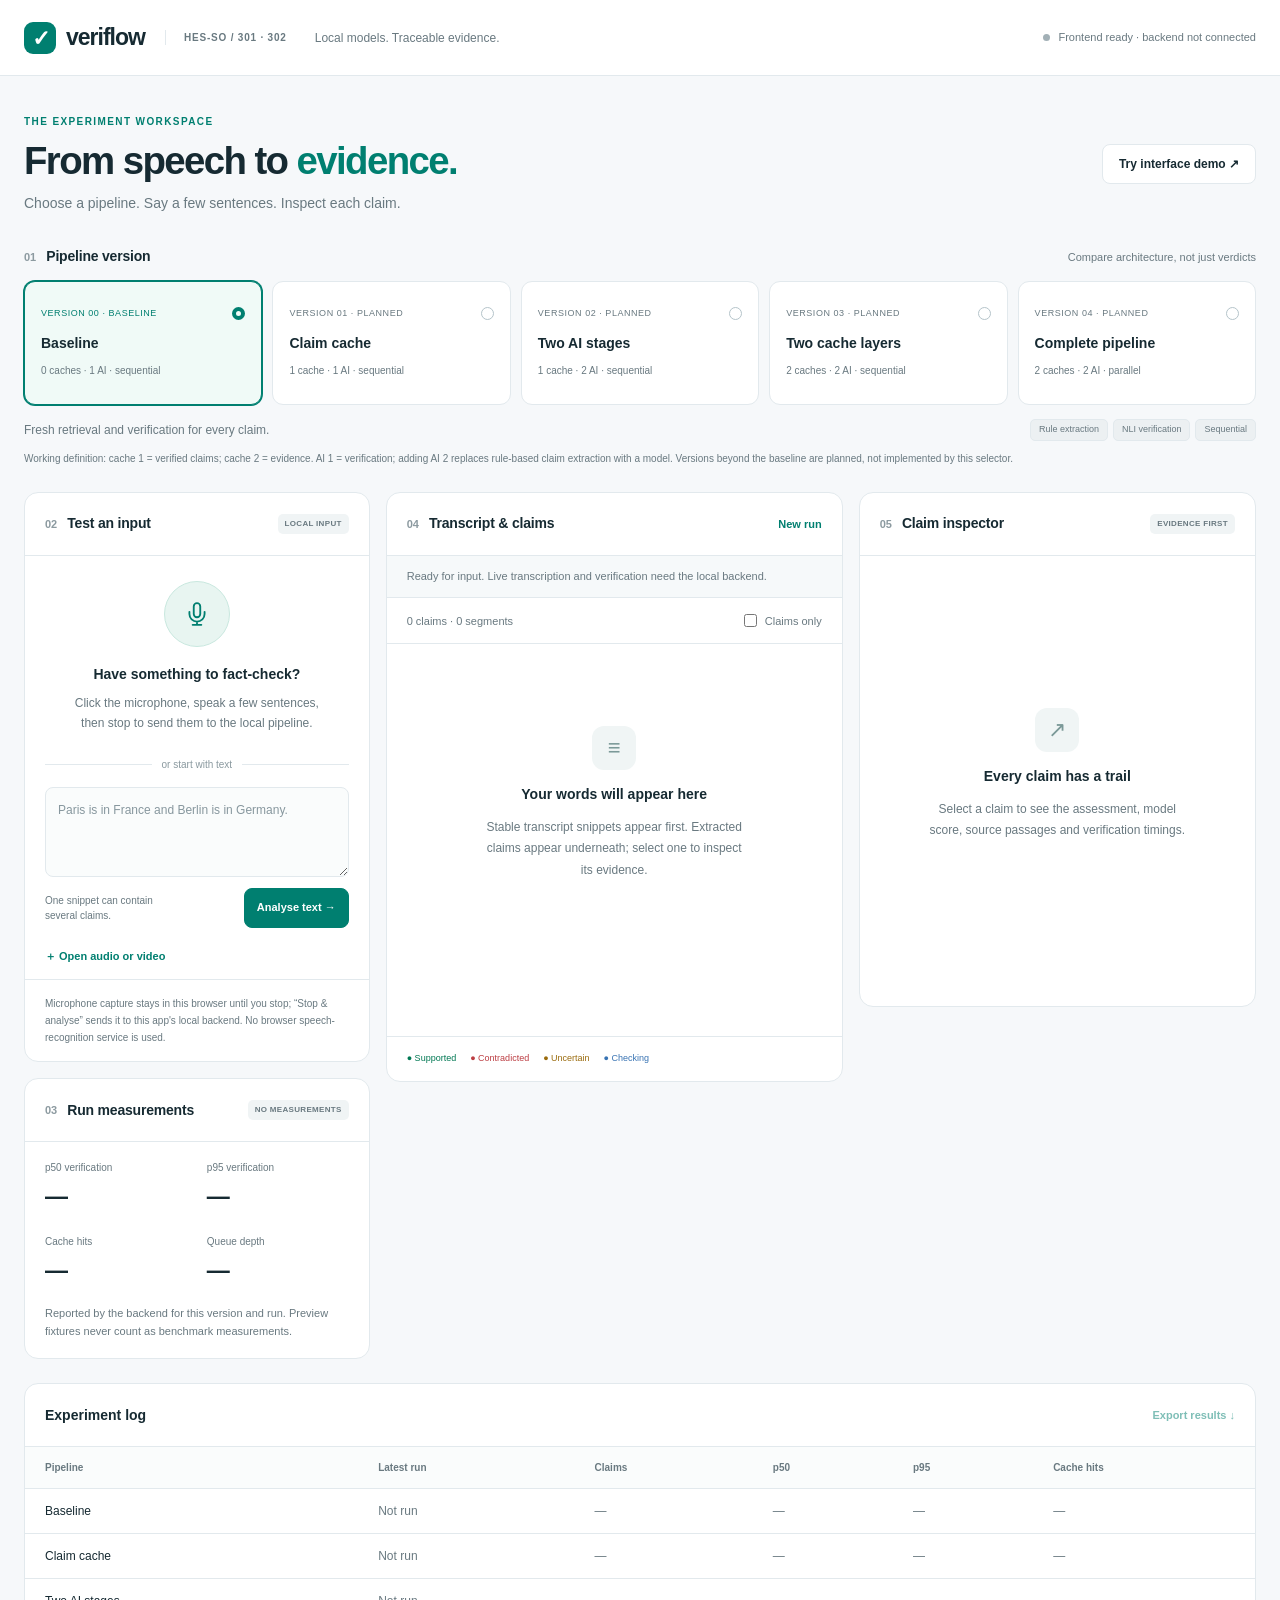
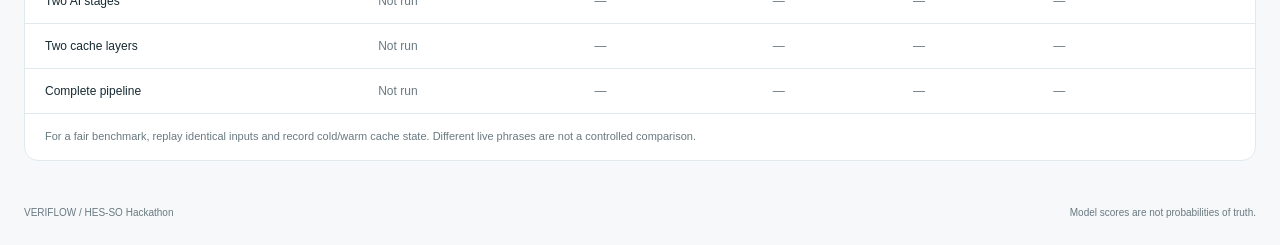
==== webapp/frontend/index.html @ 7dbbb509 "FastAPI setup" ====
<!doctype html>
<html lang="en">
<head>
<meta charset="utf-8"><meta name="viewport" content="width=device-width, initial-scale=1">
<meta name="description" content="Local transcription and fact-checking experiment workspace.">
<title>Veriflow · Experiment workspace</title><link rel="stylesheet" href="styles.css">
</head>
<body>
<header class="topbar">
  <a class="brand" href="./"><span class="brand-icon" aria-hidden="true">✓</span>veriflow<small>HES-SO / 301 · 302</small></a>
  <span class="header-note">Local models. Traceable evidence.</span>
  <span class="connection" id="connectionStatus">Frontend ready · backend not connected</span>
</header>
<main>
<section class="page-heading">
  <div><p class="eyebrow">THE EXPERIMENT WORKSPACE</p><h1>From speech to <span>evidence.</span></h1><p>Choose a pipeline. Say a few sentences. Inspect each claim.</p></div>
  <button id="demoButton" class="button secondary" type="button">Try interface demo ↗</button>
</section>
<section aria-labelledby="versionsTitle">
  <div class="section-heading"><h2 id="versionsTitle">01 <span>Pipeline version</span></h2><span>Compare architecture, not just verdicts</span></div>
  <div id="versionList" class="version-list" role="group" aria-label="Select experiment version"></div>
  <div class="pipeline-summary"><span id="versionDescription"></span><span id="pipelineSummary" class="pipeline-pills"></span></div>
  <p class="subtle definition-note">Working definition: cache 1 = verified claims; cache 2 = evidence. AI 1 = verification; adding AI 2 replaces rule-based claim extraction with a model. Versions beyond the baseline are planned, not implemented by this selector.</p>
</section>
<section class="workspace">
  <div class="left-column">
    <article class="panel input-panel">
      <div class="panel-heading"><h2>02 <span>Test an input</span></h2><span class="small-pill" id="inputMode">LOCAL INPUT</span></div>
      <div class="mic-area">
        <button id="micButton" class="mic-button" type="button" aria-pressed="false" aria-label="Start microphone recording">
          <svg viewBox="0 0 24 24" aria-hidden="true"><rect x="9" y="2" width="6" height="13" rx="3"/><path d="M5 10v2a7 7 0 0 0 14 0v-2M12 19v3m-4 0h8"/></svg>
        </button>
        <strong id="micTitle">Have something to fact-check?</strong>
        <p id="micHint">Click the microphone, speak a few sentences,<br>then stop to send them to the local pipeline.</p>
        <span id="recordingClock" class="recording-clock" hidden>00:00 / 01:00</span>
      </div>
      <div class="input-divider"><span>or start with text</span></div>
      <form id="textForm">
        <label for="testText" class="sr-only">Text to analyse</label>
        <textarea id="testText" rows="3" maxlength="10000" placeholder="Paris is in France and Berlin is in Germany."></textarea>
        <div class="input-actions"><span>One snippet can contain several claims.</span><button class="button primary" id="analyseButton" type="submit">Analyse text →</button></div>
      </form>
      <div class="media-actions"><button class="text-button" type="button" id="uploadButton">＋ Open audio or video</button><input id="mediaInput" type="file" accept="audio/*,video/*" hidden><span id="fileName"></span></div>
      <video id="videoPlayer" controls playsinline hidden></video>
      <audio id="audioPlayer" controls hidden></audio>
      <div id="mediaSubmit" class="recording-actions" hidden><button class="button secondary" type="button" id="sendMediaButton">Analyse recording</button><a id="downloadRecording" hidden>Save recording</a></div>
      <p class="privacy-note">Microphone capture stays in this browser until you stop; “Stop &amp; analyse” sends it to this app's local backend. No browser speech-recognition service is used.</p>
    </article>
    <article class="panel metrics-panel">
      <div class="panel-heading"><h2>03 <span>Run measurements</span></h2><span id="metricKind" class="small-pill">NO RUN YET</span></div>
      <dl class="metrics"><div><dt>p50 verification</dt><dd id="metricP50">—</dd></div><div><dt>p95 verification</dt><dd id="metricP95">—</dd></div><div><dt>Cache hits</dt><dd id="metricCache">—</dd></div><div><dt>Queue depth</dt><dd id="metricQueue">—</dd></div></dl>
      <p class="subtle">Reported by the backend for this version and run. Preview fixtures never count as benchmark measurements.</p>
    </article>
  </div>
  <article class="panel output-panel">
    <div class="panel-heading"><h2>04 <span>Transcript &amp; claims</span></h2><button id="clearButton" class="text-button" type="button">New run</button></div>
    <div id="runNotice" class="run-notice" role="status" aria-live="polite">Ready for input. Live transcription and verification need the local backend.</div>
    <div class="output-toolbar"><span id="claimCount">0 claims</span><label><input id="claimsOnly" type="checkbox"> Claims only</label></div>
    <div id="transcriptStream" class="transcript-stream"></div>
    <div class="legend"><span class="supported">● Supported</span><span class="contradicted">● Contradicted</span><span class="uncertain">● Uncertain</span><span class="checking">● Checking</span></div>
  </article>
  <aside class="panel inspector" aria-labelledby="inspectorTitle">
    <div class="panel-heading"><h2 id="inspectorTitle">05 <span>Claim inspector</span></h2><span class="small-pill">EVIDENCE FIRST</span></div>
    <div id="inspectorBody"></div>
  </aside>
</section>
<section class="panel comparison-panel" aria-labelledby="comparisonTitle">
  <div class="panel-heading"><h2 id="comparisonTitle">Experiment log</h2><button id="exportButton" class="text-button" type="button" disabled>Export results ↓</button></div>
  <div class="table-scroll"><table><caption class="sr-only">Completed live runs, separated by experiment version</caption><thead><tr><th>Pipeline</th><th>Latest run</th><th>Claims</th><th>p50</th><th>p95</th><th>Cache hits</th></tr></thead><tbody id="comparisonBody"></tbody></table></div>
  <p class="subtle">For a fair benchmark, replay identical inputs and record cold/warm cache state. Different live phrases are not a controlled comparison.</p>
</section>
</main>
<footer><span>VERIFLOW / HES-SO Hackathon</span><span>Model scores are not probabilities of truth.</span></footer>
<script src="app.js" defer></script>
</body>
</html>
---- webapp/frontend/styles.css ----
:root{--bg:#f6f8fa;--paper:#fff;--ink:#162a32;--muted:#697980;--line:#e2e9ed;--accent:#007f70;--soft:#e8f5f1;--green:#007853;--red:#bc3e43;--amber:#9a6b0d;--blue:#3873b3}
*{box-sizing:border-box}
[hidden]{display:none!important}
body{margin:0;background:var(--bg);color:var(--ink);font:14px/1.5 -apple-system,BlinkMacSystemFont,"Segoe UI",sans-serif}
button,input,textarea{font:inherit}
button,a,input,textarea{outline-offset:4px}
button:focus-visible,a:focus-visible,input:focus-visible,textarea:focus-visible{outline:2px solid var(--accent)}
button{cursor:pointer}button:disabled{cursor:not-allowed;opacity:.5}a{color:var(--accent)}
.topbar{min-height:76px;display:flex;align-items:center;gap:28px;padding:18px max(24px,calc((100vw - 1580px)/2));background:var(--paper);border-bottom:1px solid var(--line)}
.brand{display:flex;align-items:center;gap:10px;color:var(--ink);text-decoration:none;font-size:23px;font-weight:750;letter-spacing:-1px}
.brand-icon{display:grid;place-items:center;background:var(--accent);color:white;border-radius:9px;width:32px;height:32px;font-size:22px}
.brand small{font-size:10px;letter-spacing:.08em;font-weight:650;color:var(--muted);border-left:1px solid var(--line);margin-left:10px;padding-left:18px}
.header-note{color:var(--muted);font-size:12px}
.connection{font-size:11px;color:var(--muted);margin-left:auto;display:flex;gap:8px;align-items:center}
.connection:before{content:"";width:7px;height:7px;border-radius:50%;background:#a2b0b6;flex-shrink:0}.connection.connected:before{background:var(--green)}
main{max-width:1580px;margin:auto;padding:38px 24px 44px}
.page-heading{display:flex;align-items:center;justify-content:space-between;gap:24px;margin-bottom:32px}
.eyebrow{font-size:10px;letter-spacing:.14em;color:var(--accent);font-weight:750;margin:0 0 9px}
h1{font-size:clamp(28px,3vw,42px);font-weight:650;line-height:1.18;letter-spacing:-1.6px;margin:0 0 10px}h1 span{color:var(--accent)}
.page-heading p:not(.eyebrow){color:var(--muted);margin:0}
.button{display:inline-flex;align-items:center;justify-content:center;gap:12px;min-height:40px;padding:10px 16px;border:1px solid var(--line);border-radius:8px;font-size:12px;font-weight:650;text-decoration:none}
.primary{background:var(--accent);border-color:var(--accent);color:white}.secondary{background:white;color:var(--ink)}.button:hover:not(:disabled){filter:brightness(.96)}
.section-heading{display:flex;align-items:center;justify-content:space-between;margin-bottom:14px}
h2{font-size:11px;color:#8c9aa0;font-weight:650;display:flex;gap:10px;align-items:center;margin:0}h2 span{font-size:14px;color:var(--ink);letter-spacing:-.2px}.section-heading>span{font-size:11px;color:var(--muted)}
.version-list{display:grid;grid-template-columns:repeat(5,minmax(0,1fr));gap:10px}
.version-card{border:1px solid var(--line);border-radius:11px;padding:16px;text-align:left;color:var(--ink);background:white;min-height:124px}
.version-card:hover{border-color:#8abeb4}.version-card[aria-pressed=true]{border-color:var(--accent);box-shadow:0 0 0 1px var(--accent);background:#f0faf7}
.version-top{display:flex;justify-content:space-between;gap:8px;font-size:9px;color:var(--muted);letter-spacing:.06em;margin-bottom:12px}.version-card[aria-pressed=true] .version-top{color:var(--accent)}
.version-radio{border:1px solid #b5c4ca;border-radius:50%;width:13px;height:13px;display:block}.version-card[aria-pressed=true] .version-radio{border:4px solid var(--accent)}
.version-card strong{display:block;font-size:14px;font-weight:650;margin-bottom:5px}.version-card .spec{font-size:10px;color:var(--muted)}
.pipeline-summary{display:flex;justify-content:space-between;align-items:center;gap:14px;margin-top:14px;font-size:12px;color:var(--muted)}
.pipeline-pills{display:flex;flex-wrap:wrap;gap:5px}.pipeline-pills span{background:#ecf0f2;border:1px solid var(--line);padding:3px 8px;border-radius:5px;font-size:9px;white-space:nowrap}
.subtle{font-size:11px;line-height:1.6;color:var(--muted)}.definition-note{font-size:10px;margin:10px 0 25px;max-width:1100px}
.workspace{display:grid;grid-template-columns:minmax(260px,.87fr) minmax(300px,1.15fr) minmax(300px,1fr);align-items:start;gap:16px}
.left-column{display:grid;gap:16px}.panel{background:white;border:1px solid var(--line);border-radius:14px;overflow:hidden;min-width:0}
.panel-heading{display:flex;align-items:center;justify-content:space-between;gap:10px;padding:18px 20px;border-bottom:1px solid var(--line);min-height:63px}
.small-pill{border-radius:5px;background:#f0f4f5;color:var(--muted);padding:4px 7px;font-size:8px;letter-spacing:.04em;font-weight:650;white-space:nowrap}
.mic-area{display:flex;align-items:center;flex-direction:column;text-align:center;padding:25px 16px 15px}
.mic-button{width:66px;height:66px;background:var(--soft);border:1px solid #c9e8df;color:var(--accent);border-radius:50%;display:grid;place-items:center;margin-bottom:17px;transition:box-shadow .2s}
.mic-button svg{width:26px;height:26px;stroke:currentColor;fill:none;stroke-width:1.7;stroke-linecap:round}.mic-button:hover{box-shadow:0 0 0 7px #f3faf7}
.mic-button[aria-pressed=true]{background:#fff0ef;color:var(--red);border-color:#eab9b5;animation:recordPulse 1.5s infinite}
@keyframes recordPulse{50%{box-shadow:0 0 0 8px #fff0ef}}
.mic-area strong{font-size:14px;font-weight:650}.mic-area p{font-size:12px;color:var(--muted);line-height:1.7;margin:8px 0}.recording-clock{font-variant-numeric:tabular-nums;font-size:12px;color:var(--red);margin-top:7px}
.input-divider{display:flex;align-items:center;gap:10px;color:#8a999f;font-size:10px;margin:0 20px 15px}.input-divider:before,.input-divider:after{content:"";height:1px;background:var(--line);flex:1}
#textForm{padding:0 20px}textarea{display:block;width:100%;border:1px solid var(--line);background:#fafcfc;border-radius:8px;resize:vertical;min-height:90px;padding:12px;color:var(--ink);font-size:12px;line-height:1.7}textarea::placeholder{color:#87979e}
.input-actions{display:flex;justify-content:space-between;align-items:center;gap:10px;margin-top:11px}.input-actions>span{font-size:10px;color:var(--muted);max-width:130px}.input-actions .button{font-size:11px;padding:9px 12px}
.text-button{border:none;background:none;padding:0;color:var(--accent);font-size:11px;font-weight:600}
.media-actions{margin:20px 20px 0;display:flex;gap:10px;align-items:center;flex-wrap:wrap}#fileName{font-size:10px;color:var(--muted);overflow-wrap:anywhere}
video,audio{width:calc(100% - 40px);margin:16px 20px 0;max-height:220px;border-radius:7px}
.recording-actions{display:flex;flex-wrap:wrap;align-items:center;gap:14px;margin:12px 20px}.recording-actions a{font-size:11px}
.privacy-note{font-size:10px;color:var(--muted);padding:15px 20px;margin:15px 0 0;border-top:1px solid var(--line);line-height:1.7}
.metrics{display:grid;grid-template-columns:1fr 1fr;margin:0;padding:18px 20px;gap:20px}.metrics dt{font-size:10px;color:var(--muted)}.metrics dd{margin:4px 0 0;font-size:23px;font-weight:600;letter-spacing:-.8px;font-variant-numeric:tabular-nums}.metrics dd small{font-size:11px;color:var(--muted);letter-spacing:0;margin-left:4px}.metrics-panel>.subtle{margin:0;padding:0 20px 18px}
.run-notice{padding:12px 20px;background:#f6f9fa;color:var(--muted);font-size:11px;line-height:1.6;border-bottom:1px solid var(--line)}.run-notice.demo{background:#fff8e8;color:#8e6818}.run-notice.error{background:#fff1ef;color:var(--red)}
.output-toolbar{display:flex;align-items:center;justify-content:space-between;padding:13px 20px;color:var(--muted);font-size:11px;border-bottom:1px solid var(--line)}.output-toolbar label{display:flex;align-items:center;gap:5px}input[type=checkbox]{accent-color:var(--accent)}
.transcript-stream{min-height:392px;max-height:700px;overflow-y:auto;scrollbar-width:thin}
.empty-state{display:flex;flex-direction:column;align-items:center;justify-content:center;text-align:center;padding:55px 25px;color:var(--muted);min-height:330px}.empty-icon{display:grid;place-items:center;width:44px;height:44px;border-radius:12px;background:#f0f5f5;color:#7b9998;font-size:22px;margin-bottom:14px}.empty-state strong{font-size:14px;font-weight:550;color:var(--ink)}.empty-state p{font-size:12px;max-width:260px;line-height:1.8}
.segment{border-bottom:1px solid var(--line);padding:20px}.segment-meta{display:flex;align-items:center;justify-content:space-between;color:var(--muted);font-size:10px;gap:8px;margin-bottom:10px;font-variant-numeric:tabular-nums}
.segment-text{font-size:13px;line-height:1.8;margin:0 0 12px}.segment-claims{display:grid;gap:7px}
.claim-button{display:flex;width:100%;align-items:flex-start;gap:9px;text-align:left;background:#fafcfc;color:var(--ink);border:1px solid var(--line);border-radius:7px;padding:10px;font-size:12px;line-height:1.5}.claim-button[aria-pressed=true]{border-color:var(--accent);background:#f0faf7}.claim-button:hover{border-color:#8abeb4}.claim-button .claim-text{flex:1}
.claim-dot{width:6px;height:6px;flex-shrink:0;margin-top:6px;border-radius:50%;background:currentColor}.claim-status{font-size:9px;white-space:nowrap;padding-top:2px}
.supported{color:var(--green)}.contradicted{color:var(--red)}.uncertain{color:var(--amber)}.checking,.not_checked,.not_checkable{color:var(--blue)}
.unstable{font-style:italic;color:var(--muted)}.segment-pending{font-size:10px;color:var(--muted);margin:0}
.legend{display:flex;gap:14px;flex-wrap:wrap;padding:15px 20px;font-size:9px;border-top:1px solid var(--line)}.inspector .empty-state{min-height:450px}
.detail-main{padding:20px}.verdict-badge{display:inline-flex;align-items:center;gap:6px;font-size:10px;font-weight:650;background:#f1f5f4;border-radius:5px;padding:5px 8px}
.detail-claim{font-size:20px;letter-spacing:-.45px;line-height:1.5;font-weight:550;margin:16px 0}.detail-meta{display:flex;gap:8px;flex-wrap:wrap;font-size:10px;color:var(--muted)}.detail-meta span{background:#f3f6f7;padding:4px 7px;border-radius:4px}
.inspector-section{padding:18px 20px;border-top:1px solid var(--line)}.inspector-section h3{font-size:11px;margin:0 0 10px;font-weight:650;color:var(--ink)}.inspector-section p{font-size:12px;color:var(--muted);line-height:1.8;margin:0}
.score-header{display:flex;justify-content:space-between;align-items:center}.score-header strong{font-size:18px}.score-track{height:5px;background:#edf1f3;border-radius:9px;margin:9px 0;overflow:hidden}.score-track span{display:block;height:100%;background:var(--accent);border-radius:inherit}.inspector-section .score-note{font-size:10px}
.evidence-card{padding:13px;border:1px solid var(--line);border-radius:8px;margin-top:10px;background:#fcfdfd;overflow-wrap:anywhere}.evidence-card a{display:inline-flex;align-items:center;gap:5px;font-size:11px;font-weight:600;text-decoration:none}.evidence-card a:hover{text-decoration:underline}.evidence-card blockquote{font-size:12px;line-height:1.7;margin:10px 0;color:var(--ink)}.evidence-card small{font-size:9px;color:var(--muted);display:block}.evidence-scores{font-size:10px;color:var(--muted);margin-top:8px}
.timing-row{display:grid;grid-template-columns:85px 1fr 55px;gap:10px;align-items:center;margin-top:10px;font-size:10px;color:var(--muted)}.timing-row strong{text-align:right;font-weight:550;font-variant-numeric:tabular-nums}.timing-track{height:5px;border-radius:9px;background:#edf1f3;overflow:hidden}.timing-track span{display:block;height:100%;background:#78b6aa}
.comparison-panel{margin-top:24px}.comparison-panel h2{font-size:14px;color:var(--ink)}.table-scroll{overflow-x:auto}table{width:100%;border-collapse:collapse;text-align:left;font-size:12px;white-space:nowrap}th{font-size:10px;color:var(--muted);font-weight:550;background:#fafcfc}th,td{padding:13px 20px;border-bottom:1px solid var(--line)}td:not(:first-child){color:var(--muted);font-variant-numeric:tabular-nums}.comparison-panel>.subtle{margin:0;padding:14px 20px}
footer{max-width:1580px;margin:0 auto;padding:0 24px 25px;display:flex;justify-content:space-between;color:var(--muted);font-size:10px}
.sr-only{position:absolute;width:1px;height:1px;margin:-1px;padding:0;border:0;overflow:hidden;clip:rect(0,0,0,0)}
@media(min-width:1500px){.inspector{position:sticky;top:20px}}
@media(max-width:1200px){.workspace{grid-template-columns:minmax(260px,.9fr) minmax(330px,1.1fr)}.inspector{grid-column:1/-1}.inspector .empty-state{min-height:200px}.header-note{display:none}}
@media(max-width:800px){.version-list{display:flex;overflow-x:auto;padding:2px 2px 8px}.version-card{flex:0 0 185px}.pipeline-summary{align-items:start;flex-direction:column}.section-heading>span{display:none}.topbar{padding:15px 20px}.brand small{display:none}.connection{font-size:9px;max-width:160px;text-align:right}.workspace{grid-template-columns:1fr}.inspector{grid-column:auto}.page-heading{align-items:start}.page-heading .button{font-size:10px;padding:9px}.page-heading p:not(.eyebrow){font-size:12px}main{padding:27px 16px}.page-heading{gap:14px}.version-card{min-height:112px}.transcript-stream{max-height:500px}.mic-area{padding:25px 16px}.input-actions>span{max-width:none}.panel-heading{padding:16px 18px}footer{padding:0 16px 20px;gap:15px}h1{letter-spacing:-1px}}
@media(prefers-reduced-motion:reduce){*,*:before,*:after{animation:none!important;scroll-behavior:auto!important}}
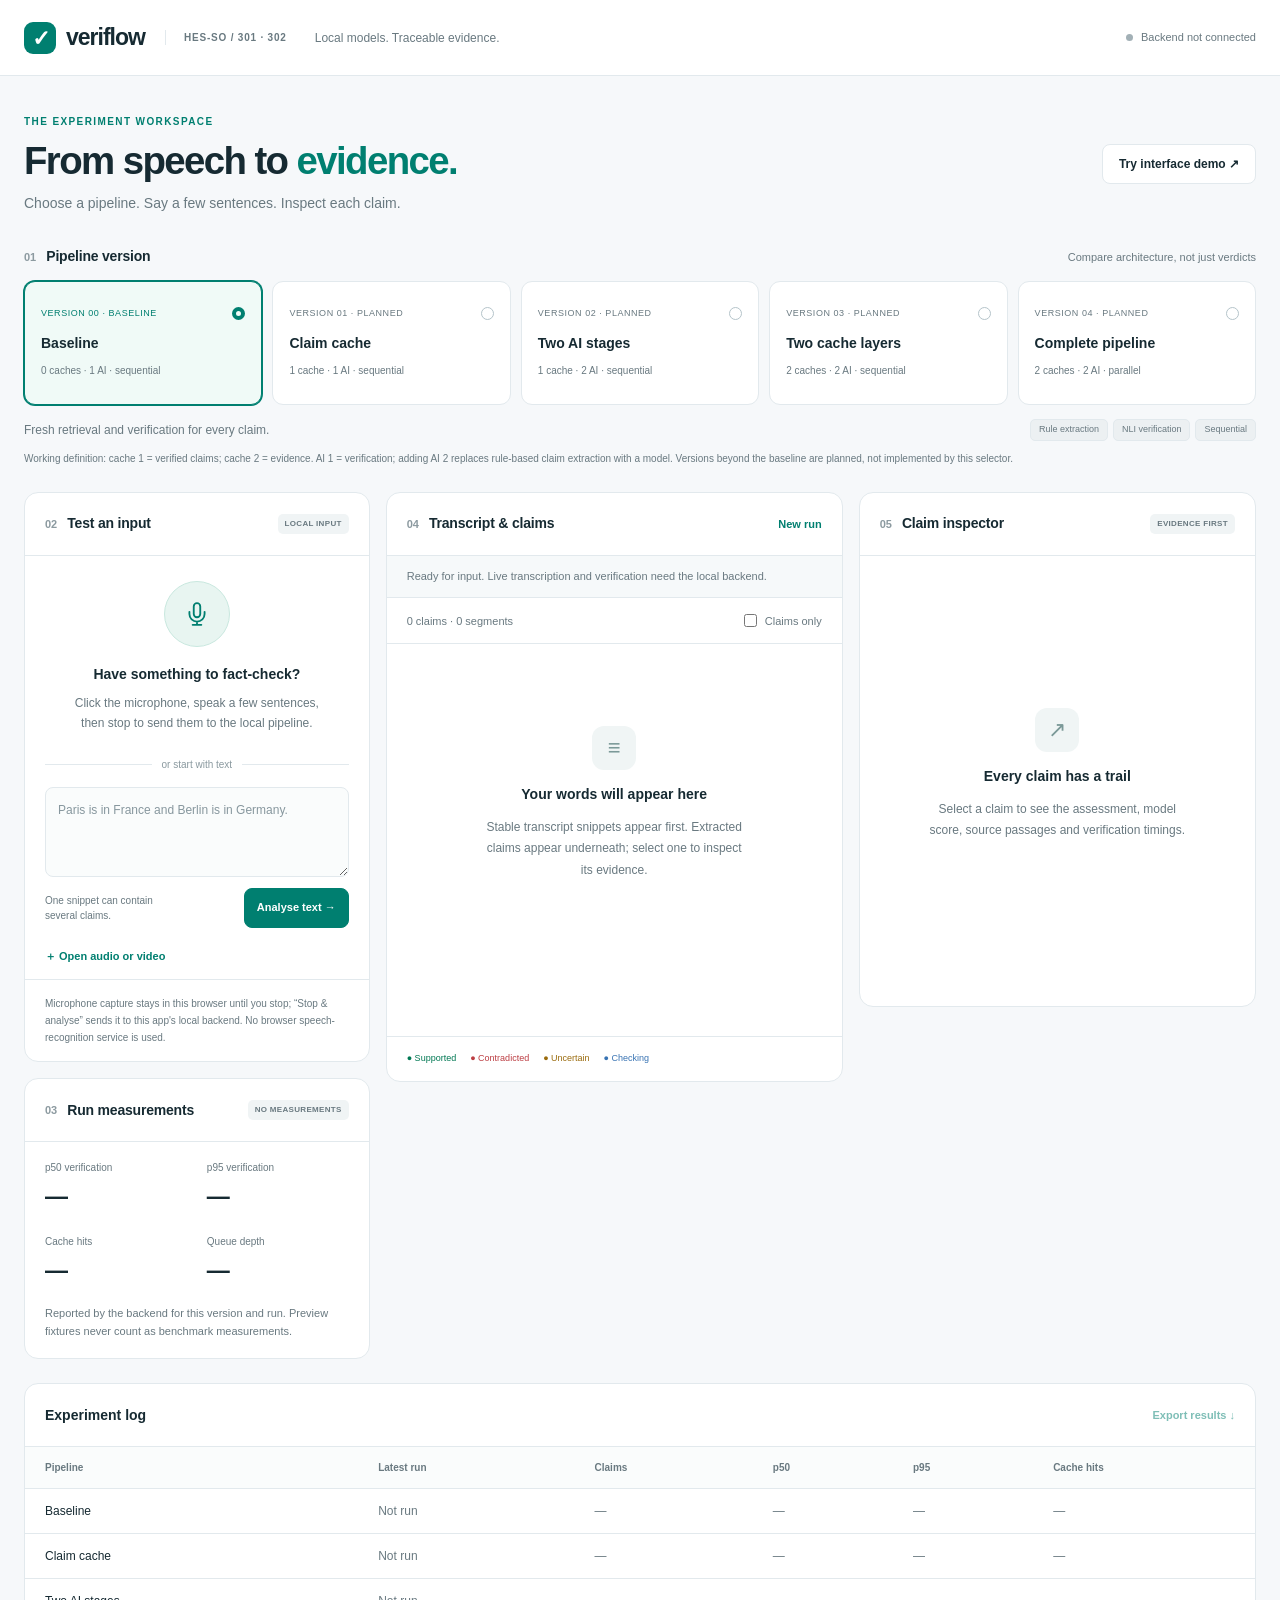
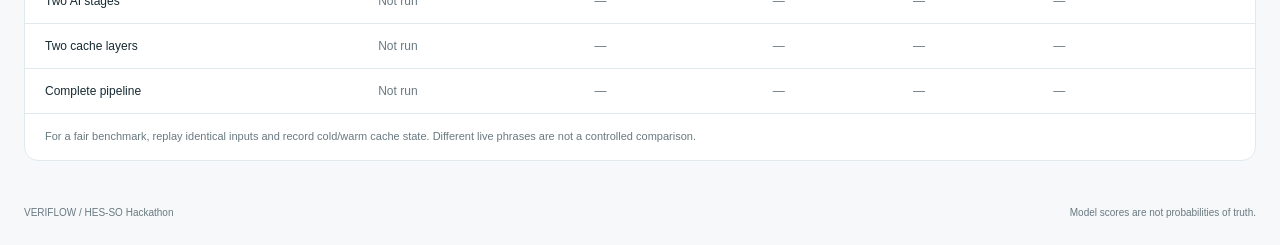
==== commit cd92b2b5: "working v0 api" ====
--- a/webapp/frontend/index.html
+++ b/webapp/frontend/index.html
@@ -9,7 +9,7 @@
 <header class="topbar">
   <a class="brand" href="./"><span class="brand-icon" aria-hidden="true">✓</span>veriflow<small>HES-SO / 301 · 302</small></a>
   <span class="header-note">Local models. Traceable evidence.</span>
-  <span class="connection" id="connectionStatus">Frontend ready · backend not connected</span>
+  <span class="connection" id="connectionStatus" role="status">Checking backend…</span>
 </header>
 <main>
 <section class="page-heading">
--- a/webapp/frontend/styles.css
+++ b/webapp/frontend/styles.css
@@ -12,7 +12,7 @@
 .brand small{font-size:10px;letter-spacing:.08em;font-weight:650;color:var(--muted);border-left:1px solid var(--line);margin-left:10px;padding-left:18px}
 .header-note{color:var(--muted);font-size:12px}
 .connection{font-size:11px;color:var(--muted);margin-left:auto;display:flex;gap:8px;align-items:center}
-.connection:before{content:"";width:7px;height:7px;border-radius:50%;background:#a2b0b6;flex-shrink:0}.connection.connected:before{background:var(--green)}
+.connection:before{content:"";width:7px;height:7px;border-radius:50%;background:#a2b0b6;flex-shrink:0}.connection.connected:before{background:var(--green)}.connection.partial:before{background:var(--amber)}
 main{max-width:1580px;margin:auto;padding:38px 24px 44px}
 .page-heading{display:flex;align-items:center;justify-content:space-between;gap:24px;margin-bottom:32px}
 .eyebrow{font-size:10px;letter-spacing:.14em;color:var(--accent);font-weight:750;margin:0 0 9px}
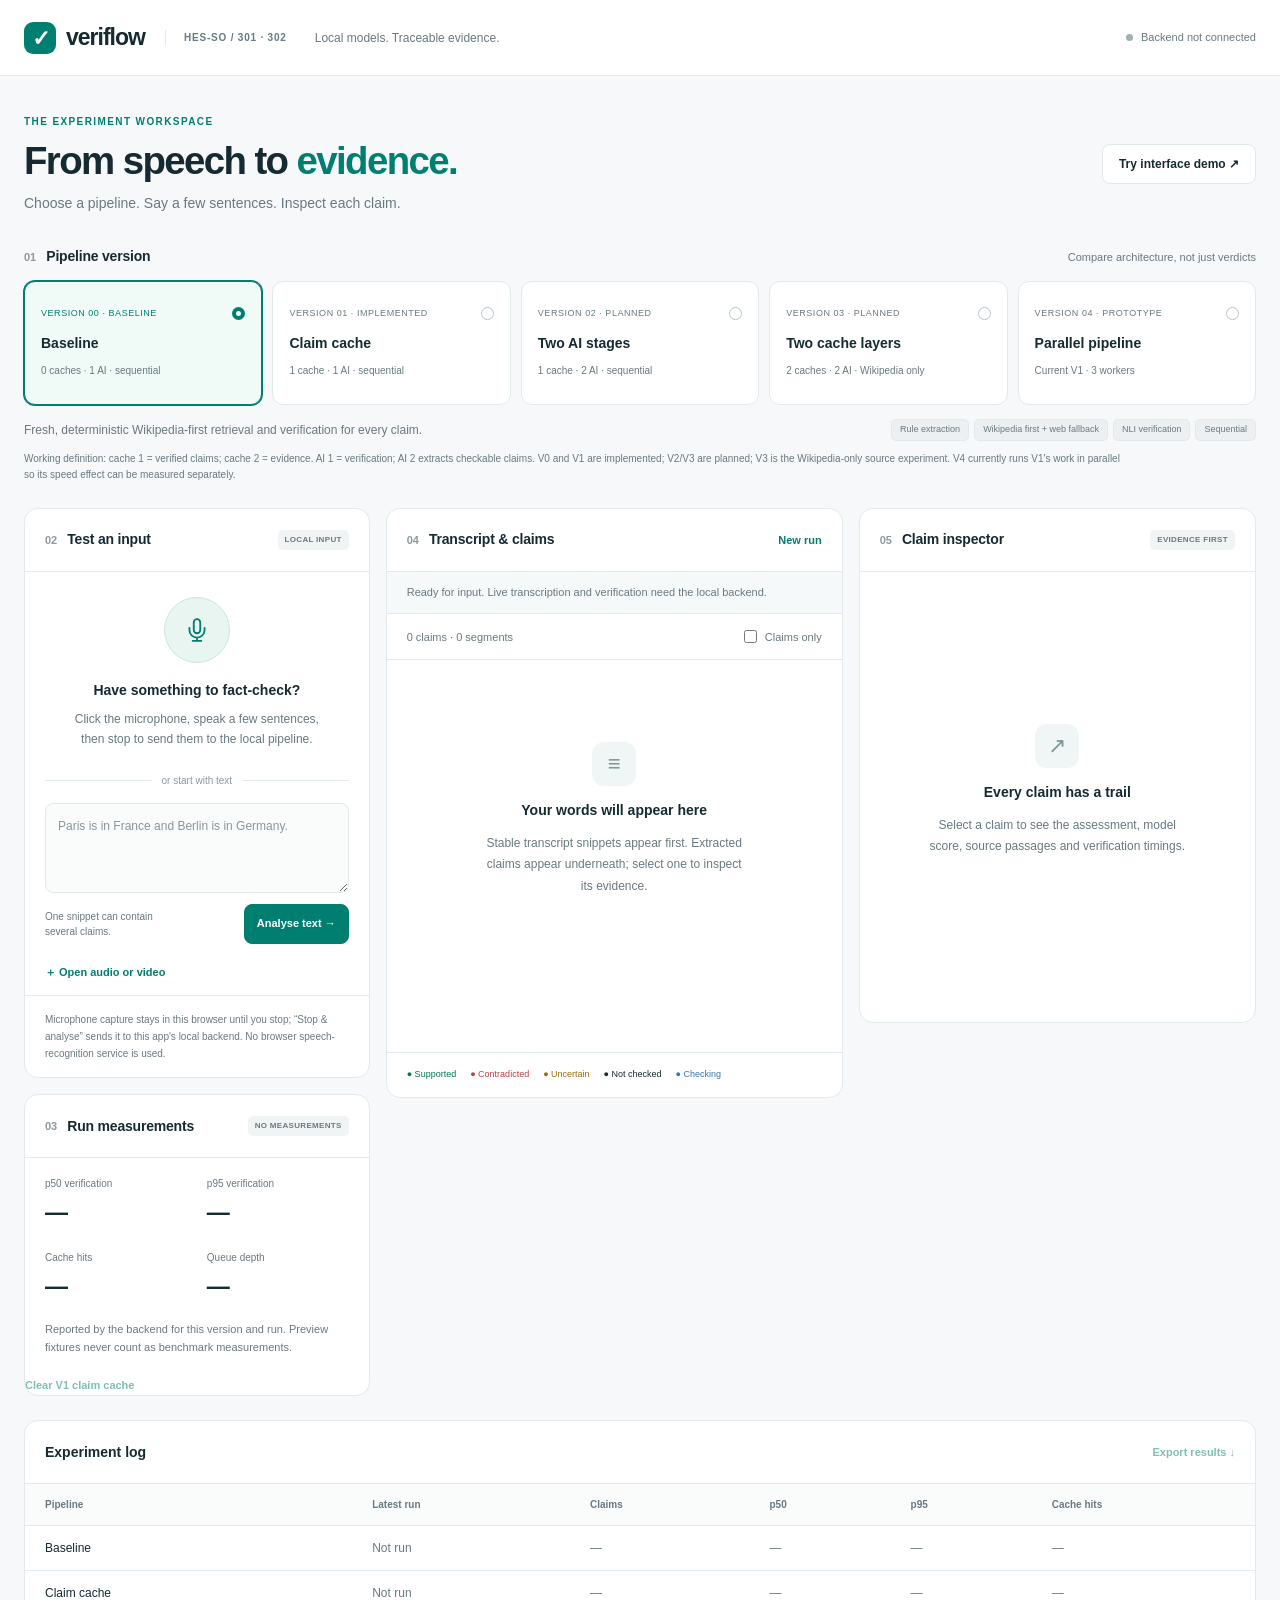
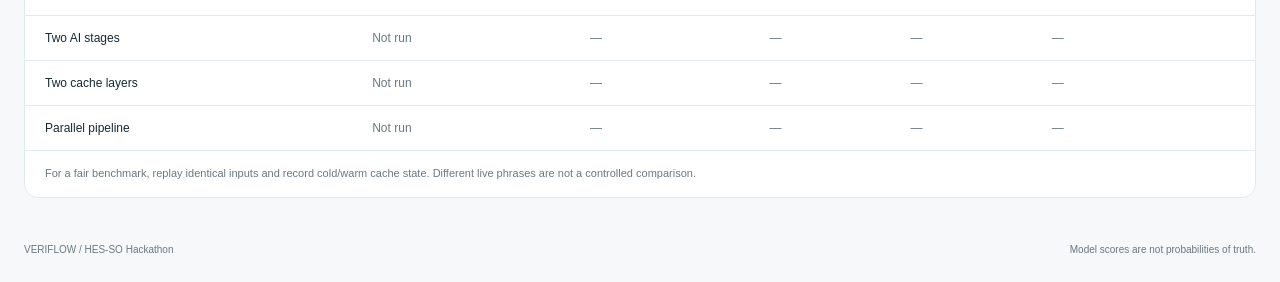
==== commit 304c27d6: "Clean up, Intel mac compatibility, crude parallelisation and V1 + V4 integration" ====
--- a/webapp/frontend/index.html
+++ b/webapp/frontend/index.html
@@ -20,7 +20,7 @@
   <div class="section-heading"><h2 id="versionsTitle">01 <span>Pipeline version</span></h2><span>Compare architecture, not just verdicts</span></div>
   <div id="versionList" class="version-list" role="group" aria-label="Select experiment version"></div>
   <div class="pipeline-summary"><span id="versionDescription"></span><span id="pipelineSummary" class="pipeline-pills"></span></div>
-  <p class="subtle definition-note">Working definition: cache 1 = verified claims; cache 2 = evidence. AI 1 = verification; adding AI 2 replaces rule-based claim extraction with a model. Versions beyond the baseline are planned, not implemented by this selector.</p>
+  <p class="subtle definition-note">Working definition: cache 1 = verified claims; cache 2 = evidence. AI 1 = verification; AI 2 extracts checkable claims. V0 and V1 are implemented; V2/V3 are planned; V3 is the Wikipedia-only source experiment. V4 currently runs V1's work in parallel so its speed effect can be measured separately.</p>
 </section>
 <section class="workspace">
   <div class="left-column">
@@ -50,6 +50,7 @@
       <div class="panel-heading"><h2>03 <span>Run measurements</span></h2><span id="metricKind" class="small-pill">NO RUN YET</span></div>
       <dl class="metrics"><div><dt>p50 verification</dt><dd id="metricP50">—</dd></div><div><dt>p95 verification</dt><dd id="metricP95">—</dd></div><div><dt>Cache hits</dt><dd id="metricCache">—</dd></div><div><dt>Queue depth</dt><dd id="metricQueue">—</dd></div></dl>
       <p class="subtle">Reported by the backend for this version and run. Preview fixtures never count as benchmark measurements.</p>
+      <button id="clearCacheButton" class="text-button" type="button">Clear V1 claim cache</button>
     </article>
   </div>
   <article class="panel output-panel">
@@ -57,7 +58,7 @@
     <div id="runNotice" class="run-notice" role="status" aria-live="polite">Ready for input. Live transcription and verification need the local backend.</div>
     <div class="output-toolbar"><span id="claimCount">0 claims</span><label><input id="claimsOnly" type="checkbox"> Claims only</label></div>
     <div id="transcriptStream" class="transcript-stream"></div>
-    <div class="legend"><span class="supported">● Supported</span><span class="contradicted">● Contradicted</span><span class="uncertain">● Uncertain</span><span class="checking">● Checking</span></div>
+    <div class="legend"><span class="supported">● Supported</span><span class="contradicted">● Contradicted</span><span class="uncertain">● Uncertain</span><span>● Not checked</span><span class="checking">● Checking</span></div>
   </article>
   <aside class="panel inspector" aria-labelledby="inspectorTitle">
     <div class="panel-heading"><h2 id="inspectorTitle">05 <span>Claim inspector</span></h2><span class="small-pill">EVIDENCE FIRST</span></div>
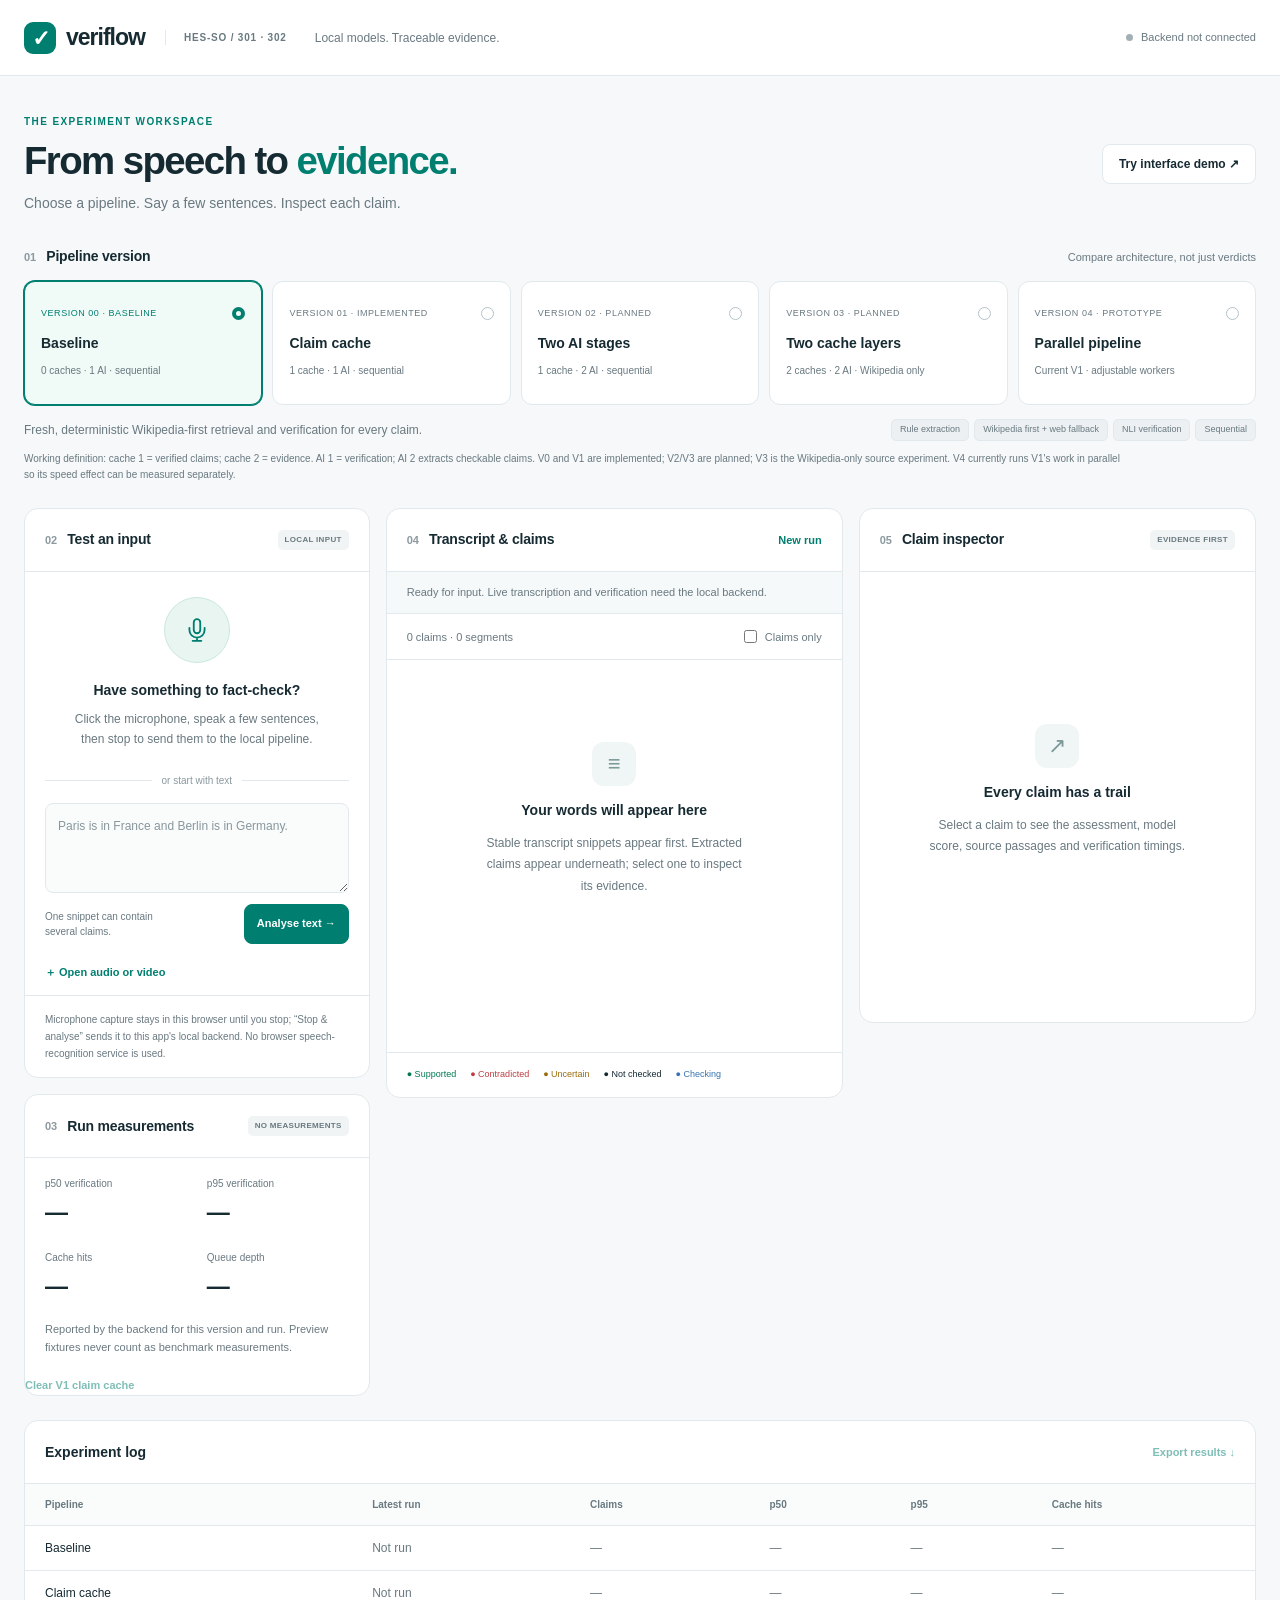
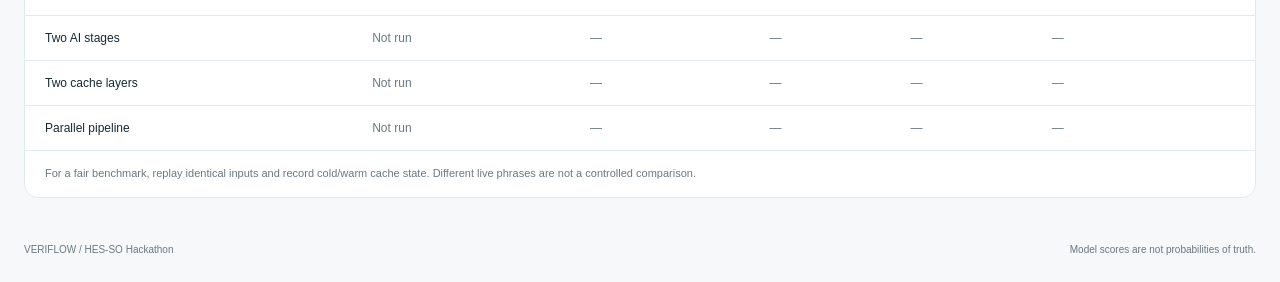
==== commit f766c415: "Parralelism for v4" ====
--- a/webapp/frontend/index.html
+++ b/webapp/frontend/index.html
@@ -19,7 +19,7 @@
 <section aria-labelledby="versionsTitle">
   <div class="section-heading"><h2 id="versionsTitle">01 <span>Pipeline version</span></h2><span>Compare architecture, not just verdicts</span></div>
   <div id="versionList" class="version-list" role="group" aria-label="Select experiment version"></div>
-  <div class="pipeline-summary"><span id="versionDescription"></span><span id="pipelineSummary" class="pipeline-pills"></span></div>
+  <div class="pipeline-summary"><span id="versionDescription"></span><label id="workersControl" class="workers-control" hidden>Workers <input id="workersInput" type="range" step="1"> <output id="workersValue" for="workersInput"></output></label><span id="pipelineSummary" class="pipeline-pills"></span></div>
   <p class="subtle definition-note">Working definition: cache 1 = verified claims; cache 2 = evidence. AI 1 = verification; AI 2 extracts checkable claims. V0 and V1 are implemented; V2/V3 are planned; V3 is the Wikipedia-only source experiment. V4 currently runs V1's work in parallel so its speed effect can be measured separately.</p>
 </section>
 <section class="workspace">
--- a/webapp/frontend/styles.css
+++ b/webapp/frontend/styles.css
@@ -30,6 +30,7 @@
 .version-card strong{display:block;font-size:14px;font-weight:650;margin-bottom:5px}.version-card .spec{font-size:10px;color:var(--muted)}
 .pipeline-summary{display:flex;justify-content:space-between;align-items:center;gap:14px;margin-top:14px;font-size:12px;color:var(--muted)}
 .pipeline-pills{display:flex;flex-wrap:wrap;gap:5px}.pipeline-pills span{background:#ecf0f2;border:1px solid var(--line);padding:3px 8px;border-radius:5px;font-size:9px;white-space:nowrap}
+.workers-control{display:flex;align-items:center;gap:8px;white-space:nowrap;font-size:11px}.workers-control[hidden]{display:none}.workers-control input{accent-color:var(--accent);width:120px}.workers-control output{min-width:1.5em;font-weight:600;color:var(--ink);font-variant-numeric:tabular-nums}
 .subtle{font-size:11px;line-height:1.6;color:var(--muted)}.definition-note{font-size:10px;margin:10px 0 25px;max-width:1100px}
 .workspace{display:grid;grid-template-columns:minmax(260px,.87fr) minmax(300px,1.15fr) minmax(300px,1fr);align-items:start;gap:16px}
 .left-column{display:grid;gap:16px}.panel{background:white;border:1px solid var(--line);border-radius:14px;overflow:hidden;min-width:0}
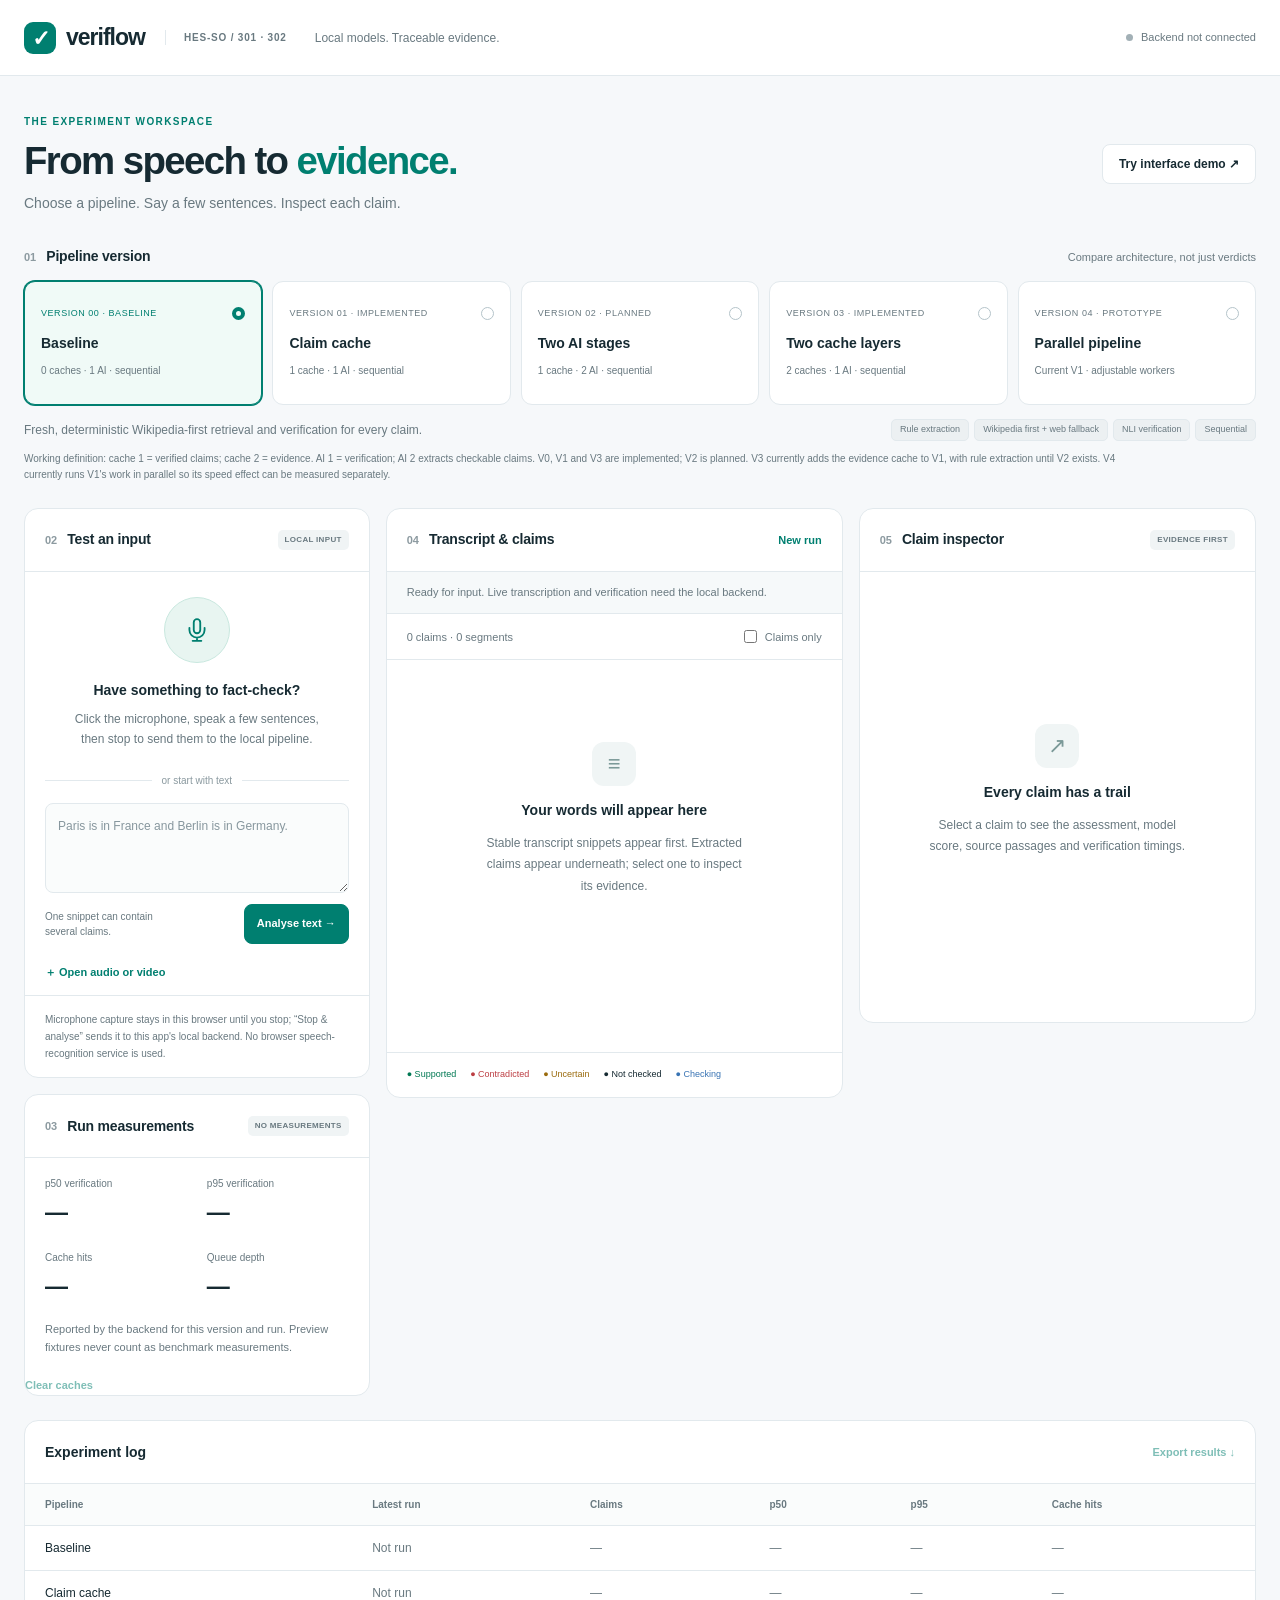
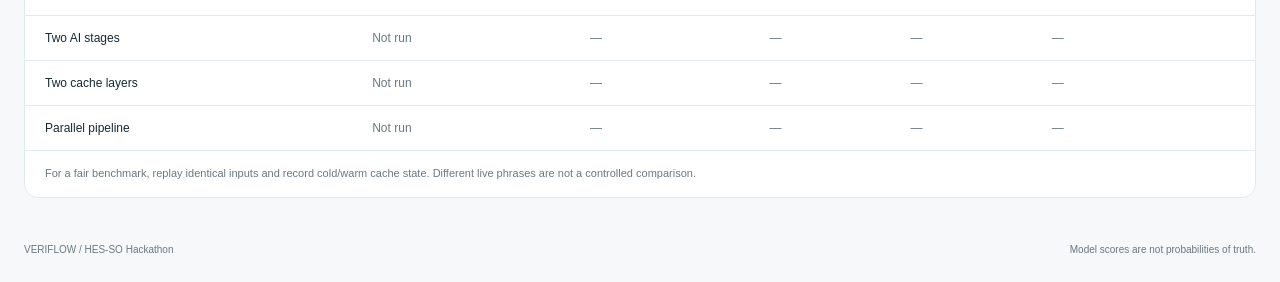
==== commit f8f58e04: "evidence cache" ====
--- a/webapp/frontend/index.html
+++ b/webapp/frontend/index.html
@@ -20,7 +20,7 @@
   <div class="section-heading"><h2 id="versionsTitle">01 <span>Pipeline version</span></h2><span>Compare architecture, not just verdicts</span></div>
   <div id="versionList" class="version-list" role="group" aria-label="Select experiment version"></div>
   <div class="pipeline-summary"><span id="versionDescription"></span><label id="workersControl" class="workers-control" hidden>Workers <input id="workersInput" type="range" step="1"> <output id="workersValue" for="workersInput"></output></label><span id="pipelineSummary" class="pipeline-pills"></span></div>
-  <p class="subtle definition-note">Working definition: cache 1 = verified claims; cache 2 = evidence. AI 1 = verification; AI 2 extracts checkable claims. V0 and V1 are implemented; V2/V3 are planned; V3 is the Wikipedia-only source experiment. V4 currently runs V1's work in parallel so its speed effect can be measured separately.</p>
+  <p class="subtle definition-note">Working definition: cache 1 = verified claims; cache 2 = evidence. AI 1 = verification; AI 2 extracts checkable claims. V0, V1 and V3 are implemented; V2 is planned. V3 currently adds the evidence cache to V1, with rule extraction until V2 exists. V4 currently runs V1's work in parallel so its speed effect can be measured separately.</p>
 </section>
 <section class="workspace">
   <div class="left-column">
@@ -50,7 +50,7 @@
       <div class="panel-heading"><h2>03 <span>Run measurements</span></h2><span id="metricKind" class="small-pill">NO RUN YET</span></div>
       <dl class="metrics"><div><dt>p50 verification</dt><dd id="metricP50">—</dd></div><div><dt>p95 verification</dt><dd id="metricP95">—</dd></div><div><dt>Cache hits</dt><dd id="metricCache">—</dd></div><div><dt>Queue depth</dt><dd id="metricQueue">—</dd></div></dl>
       <p class="subtle">Reported by the backend for this version and run. Preview fixtures never count as benchmark measurements.</p>
-      <button id="clearCacheButton" class="text-button" type="button">Clear V1 claim cache</button>
+      <button id="clearCacheButton" class="text-button" type="button">Clear caches</button>
     </article>
   </div>
   <article class="panel output-panel">
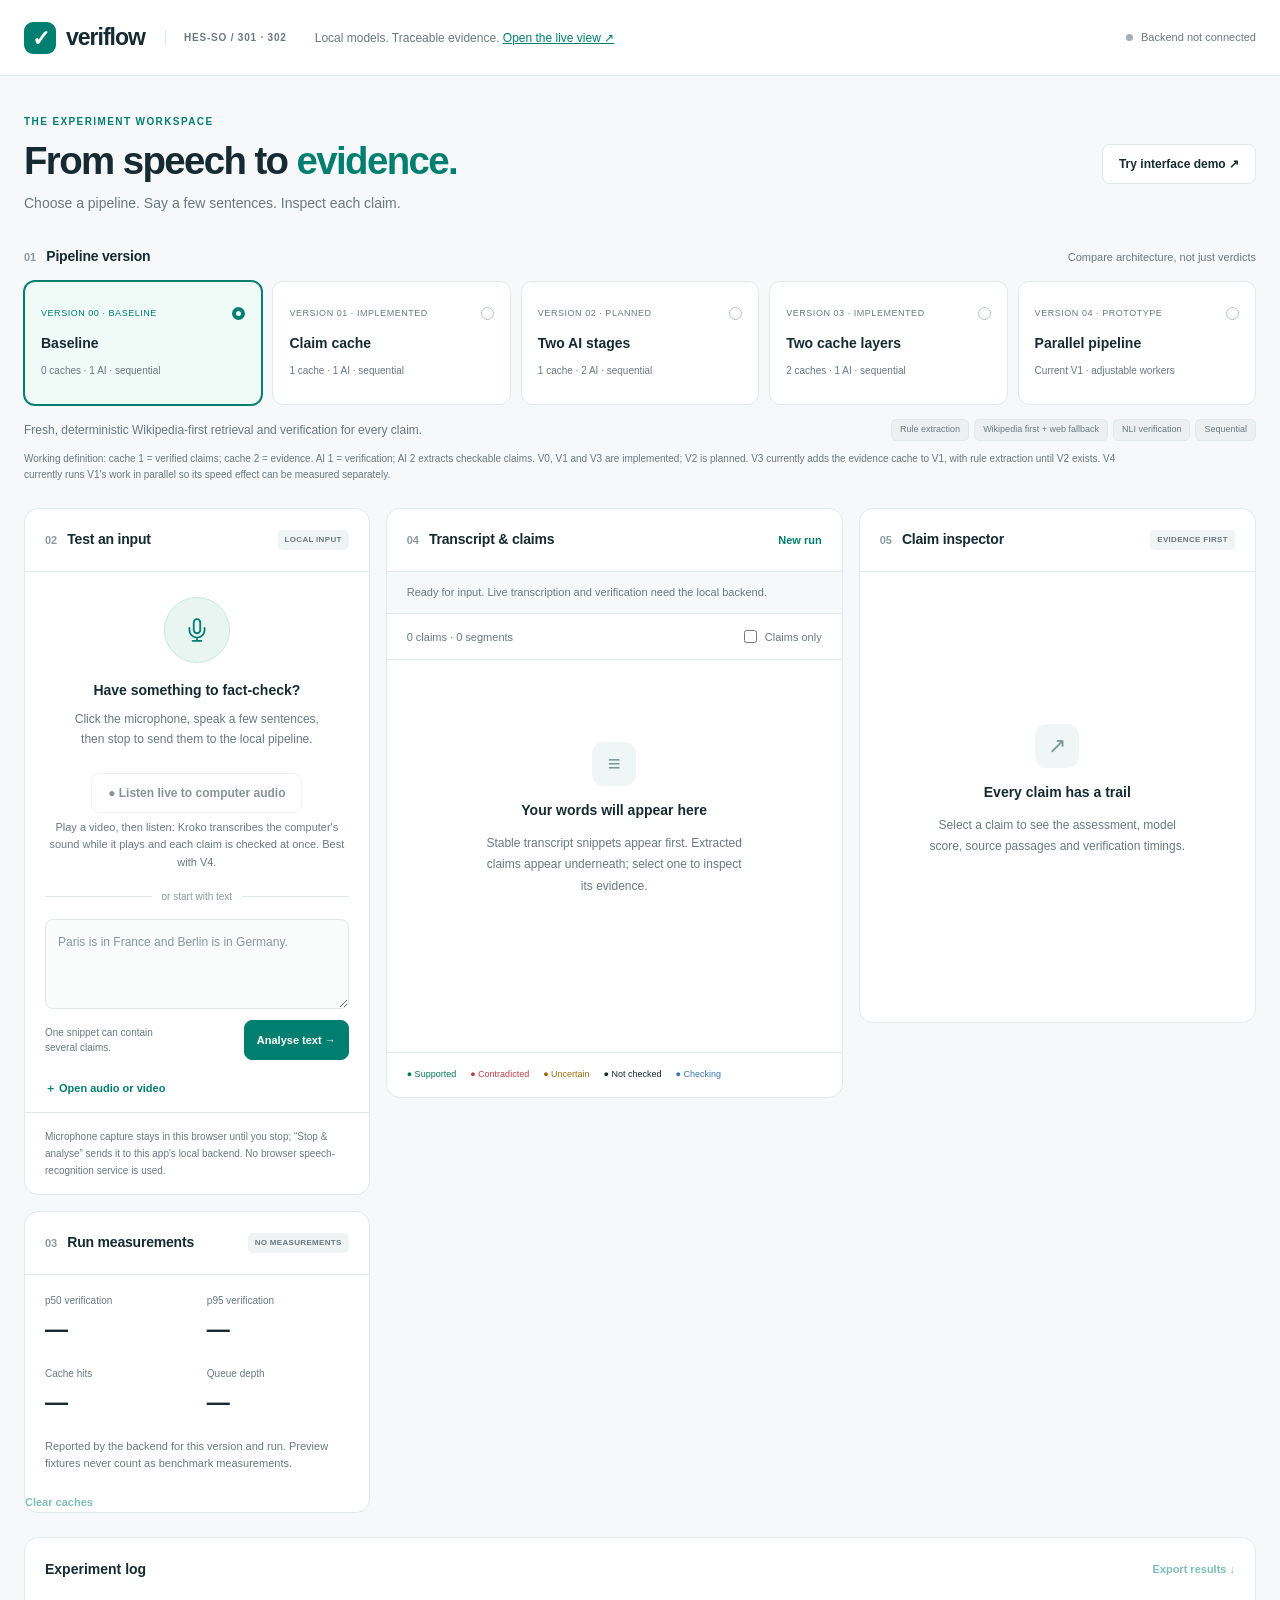
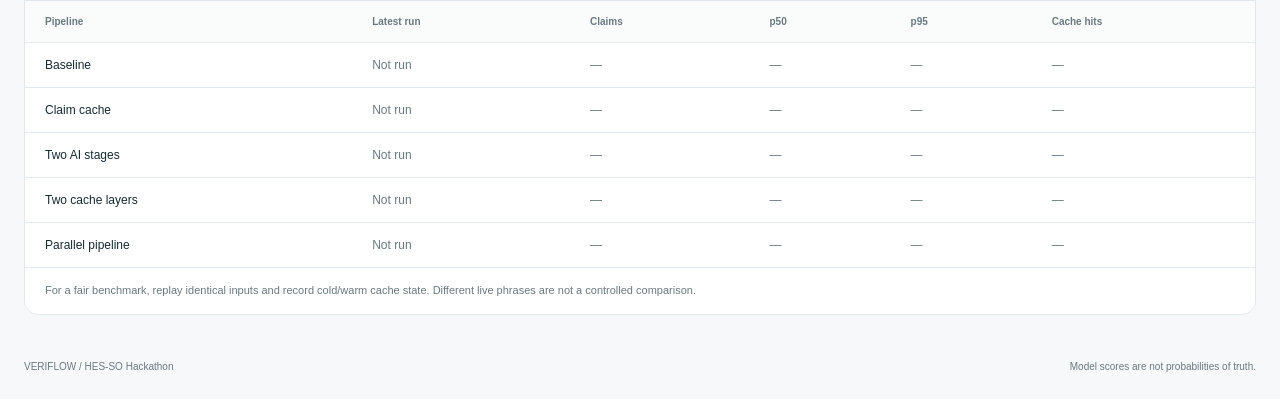
==== commit 39fec60a: "Add live fact-checking with Kroko and a simple live page - Live mode: loopback capture, Kroko transc" ====
--- a/webapp/frontend/index.html
+++ b/webapp/frontend/index.html
@@ -8,7 +8,7 @@
 <body>
 <header class="topbar">
   <a class="brand" href="./"><span class="brand-icon" aria-hidden="true">✓</span>veriflow<small>HES-SO / 301 · 302</small></a>
-  <span class="header-note">Local models. Traceable evidence.</span>
+  <span class="header-note">Local models. Traceable evidence. <a href="live.html">Open the live view ↗</a></span>
   <span class="connection" id="connectionStatus" role="status">Checking backend…</span>
 </header>
 <main>
@@ -33,6 +33,10 @@
         <strong id="micTitle">Have something to fact-check?</strong>
         <p id="micHint">Click the microphone, speak a few sentences,<br>then stop to send them to the local pipeline.</p>
         <span id="recordingClock" class="recording-clock" hidden>00:00 / 01:00</span>
+      </div>
+      <div class="live-area">
+        <button id="liveButton" class="button secondary" type="button" aria-pressed="false">● Listen live to computer audio</button>
+        <p id="liveHint">Play a video, then listen: Kroko transcribes the computer's sound while it plays and each claim is checked at once. Best with V4.</p>
       </div>
       <div class="input-divider"><span>or start with text</span></div>
       <form id="textForm">
--- a/webapp/frontend/styles.css
+++ b/webapp/frontend/styles.css
@@ -42,6 +42,7 @@
 .mic-button[aria-pressed=true]{background:#fff0ef;color:var(--red);border-color:#eab9b5;animation:recordPulse 1.5s infinite}
 @keyframes recordPulse{50%{box-shadow:0 0 0 8px #fff0ef}}
 .mic-area strong{font-size:14px;font-weight:650}.mic-area p{font-size:12px;color:var(--muted);line-height:1.7;margin:8px 0}.recording-clock{font-variant-numeric:tabular-nums;font-size:12px;color:var(--red);margin-top:7px}
+.live-area{display:flex;flex-direction:column;align-items:center;gap:6px;text-align:center;margin:0 20px 18px}.live-area p{font-size:11px;color:var(--muted);line-height:1.6;margin:0;max-width:300px}#liveButton[aria-pressed="true"]{border-color:var(--red);color:var(--red)}
 .input-divider{display:flex;align-items:center;gap:10px;color:#8a999f;font-size:10px;margin:0 20px 15px}.input-divider:before,.input-divider:after{content:"";height:1px;background:var(--line);flex:1}
 #textForm{padding:0 20px}textarea{display:block;width:100%;border:1px solid var(--line);background:#fafcfc;border-radius:8px;resize:vertical;min-height:90px;padding:12px;color:var(--ink);font-size:12px;line-height:1.7}textarea::placeholder{color:#87979e}
 .input-actions{display:flex;justify-content:space-between;align-items:center;gap:10px;margin-top:11px}.input-actions>span{font-size:10px;color:var(--muted);max-width:130px}.input-actions .button{font-size:11px;padding:9px 12px}
